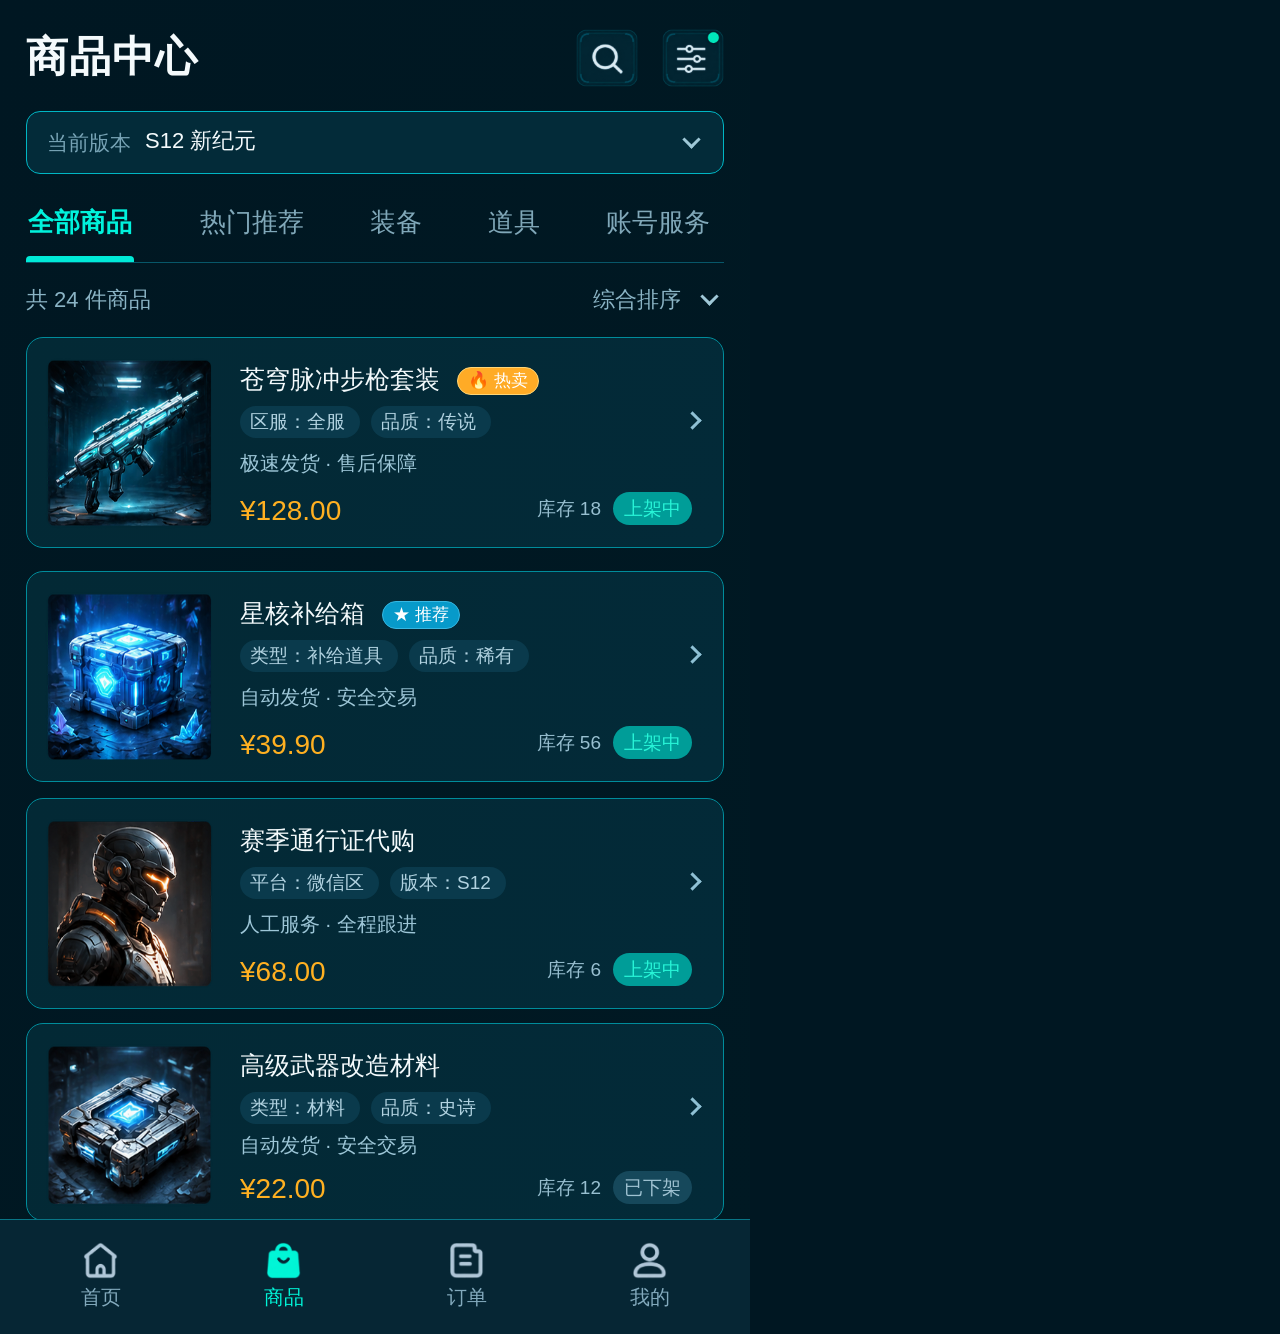
==== pages/page-003/src/index.html @ 89596b15 "第一次提交" ====
<!doctype html><html lang="zh-CN"><head><meta charset="UTF-8"><meta name="viewport" content="width=750"><title>商品中心</title><link rel="stylesheet" href="styles.css?v=3"></head><body><main id="app"><header><h1>商品中心</h1><button id="search" aria-label="搜索商品"><img src="../assets/approved/asset-001.png" alt=""></button><button id="filter" aria-label="筛选商品"><img src="../assets/approved/asset-002.png" alt=""></button></header><button id="version" class="version"><span>当前版本</span><strong>S12 新纪元</strong><i class="down"></i></button><nav class="tabs" aria-label="商品分类"><button class="active" data-category="全部商品">全部商品</button><button class="" data-category="热门推荐">热门推荐</button><button class="" data-category="装备">装备</button><button class="" data-category="道具">道具</button><button class="" data-category="账号服务">账号服务</button></nav><section class="results"><span id="count">共 24 件商品</span><button id="sort">综合排序<i class="down"></i></button></section><section id="products" aria-label="商品列表"></section><nav class="bottom" aria-label="底部导航"><button data-page="首页" class=""><span class="nav-icon"><img src="../assets/approved/asset-007.png" alt=""></span><span>首页</span></button><button data-page="商品" class="active"><span class="nav-icon"><img src="../assets/approved/asset-008.png" alt=""></span><span>商品</span></button><button data-page="订单" class=""><span class="nav-icon"><img src="../assets/approved/asset-009.png" alt=""></span><span>订单</span></button><button data-page="我的" class=""><span class="nav-icon"><img src="../assets/approved/asset-010.png" alt=""></span><span>我的</span></button></nav><dialog id="panel"><form method="dialog"><button class="close" aria-label="关闭">×</button></form><div id="panel-content"></div></dialog></main><script src="app.js?v=2"></script></body></html>
---- pages/page-003/src/styles.css ----
*{box-sizing:border-box}html,body{margin:0;width:750px;height:1334px;background:#001722;color:#f4fafc;font-family:"PingFang SC","Microsoft YaHei",sans-serif}button,input,select{font:inherit}button{border:0;color:inherit;cursor:pointer;background:none;padding:0}button:focus-visible,input:focus-visible,select:focus-visible{outline:3px solid #20e5b2;outline-offset:4px}#app{position:relative;width:750px;height:1334px;overflow:hidden;background:linear-gradient(110deg,#001722,#001923)}header{height:111px;display:flex;align-items:flex-start;padding:29px 26px 0;gap:24px}h1{font-size:40px;line-height:56px;margin:0;letter-spacing:1px;font-weight:700;flex:1}header button{width:62px;height:58px}header img{width:100%;height:100%}.version{margin:0 26px;width:698px;height:63px;border:1px solid #00b6c4;border-radius:14px;background:#032b39;display:flex;align-items:center;padding:0 20px;gap:16px;text-align:left;font-size:22px}.version span{color:#77a3b5}.version strong{font-weight:400}.down{display:inline-block;width:13px;height:13px;border-right:3px solid #9fc8d7;border-bottom:3px solid #9fc8d7;transform:rotate(45deg);margin-top:-7px}.version .down{margin-left:auto;margin-right:5px}.tabs{height:89px;margin:0 26px;display:flex;align-items:stretch;justify-content:space-between;border-bottom:1px solid #075769}.tabs button{position:relative;font-size:26px;color:#80a8b9;padding-top:9px;white-space:nowrap}.tabs .active{color:#00f2dc;font-weight:700}.tabs .active:after{content:"";position:absolute;bottom:0;left:0;right:0;height:6px;background:#00ead7;border-radius:4px 4px 0 0}.results{height:74px;margin:0 26px;display:flex;align-items:center;justify-content:space-between;font-size:23px;color:#8ab4c5}.results button{display:flex;align-items:center;gap:22px;padding-right:8px}#products{height:883px;overflow-y:auto;padding:0 26px 28px;scrollbar-width:none}#products::-webkit-scrollbar{display:none}.card{width:698px;height:211px;border:1px solid #008c9b;border-radius:17px;background:linear-gradient(110deg,#032935,#032a38);position:relative;margin-bottom:22px;text-align:left;display:block}.card:nth-child(2){margin-bottom:16px}.card:nth-child(3){margin-bottom:14px}.cover{position:absolute;left:20px;top:21px;width:165px;height:165px;object-fit:fill;border-radius:12px}.name{position:absolute;left:212px;top:22px;font-size:24px;font-weight:500;line-height:34px;white-space:nowrap}.badge{display:inline-flex;align-items:center;vertical-align:3px;margin-left:16px;border-radius:18px;font-size:17px;line-height:27px;padding:0 10px;background:#ffab26;color:white;border:1px solid #ffd575}.badge.blue{background:#079aca;border-color:#36b7e2}.spec{position:absolute;left:212px;top:67px;display:flex;gap:11px;font-size:19px;color:#b1d2e0}.spec span{background:#0a3a4c;padding:3px 10px;border-radius:17px;line-height:26px}.promise{position:absolute;left:212px;top:112px;font-size:20px;color:#9dc6d7}.price{position:absolute;left:212px;bottom:21px;color:#ffb021;font-size:28px;line-height:33px}.inventory{position:absolute;right:31px;bottom:22px;display:flex;align-items:center;gap:12px;font-size:20px;color:#98bfd0}.state{padding:3px 12px;border-radius:18px;background:#009d98;color:#27f4d7;line-height:27px}.off{background:#16485b;color:#a0c3d3}.chevron{position:absolute;right:24px;top:76px;width:13px;height:13px;transform:rotate(-45deg);border-right:3px solid #8ec0d4;border-bottom:3px solid #8ec0d4}.bottom{position:absolute;bottom:0;left:0;width:750px;height:115px;border-top:1px solid #087586;background:#062634;display:grid;grid-template-columns:repeat(4,1fr);padding:20px 9px 22px}.bottom button{display:flex;align-items:center;flex-direction:column;gap:6px;color:#83aabd;font-size:20px;line-height:25px}.bottom .active{color:#00f4d7}.nav-icon{position:relative;width:36px;height:38px;display:block}.nav-icon>img{width:36px;height:38px;object-fit:fill}.nav-icon .line{position:absolute;width:15px;height:4px;left:7px}.line.one{top:12px}.line.two{top:20px}dialog{width:630px;border:1px solid #168a98;border-radius:24px;color:#effaff;background:#102936;padding:32px;font-size:24px}dialog::backdrop{background:#000a}.close{float:right;font-size:34px}dialog h2{font-size:30px;margin:10px 0 28px}dialog label{display:block;margin:20px 0}dialog input,dialog select{width:100%;padding:14px;border:1px solid #6592a4;color:#f4fafc;background:#071d28;border-radius:10px}dialog .action{background:#20e5b2;color:#002b25;padding:12px 24px;border-radius:12px;margin:16px 10px 0 0}.empty{text-align:center;padding:100px 0;font-size:26px}.empty button{display:block;margin:24px auto;color:#20e5b2}
/* Calibration: approved reference geometry and explicit installed CJK sans. */
html,body{font-family:Arial,"Noto Sans SC","Microsoft YaHei",sans-serif}h1{font-size:42px;font-weight:700}.tabs button{font-size:26px}.tabs button:last-child{margin-right:14px}.version{gap:14px}.version span{font-size:21px}.name{left:213px;font-size:24px;letter-spacing:.5px}.spec{left:213px;font-size:19px}.spec span{padding-left:10px;padding-right:13px}.promise{left:213px}.price{left:213px;font-size:28px}.inventory{font-size:19px;gap:12px}.state{padding-left:12px;padding-right:12px}.cover{left:18px;top:19px;width:169px;height:172px}.card:nth-child(1){margin-bottom:23px}.card:nth-child(4){height:198px}.card:nth-child(4) .cover{height:164px}.bottom{padding-top:22px}.nav-icon,.nav-icon>img{width:34px;height:36px}.nav-icon .line{display:none}

/* Final optical alignment against the approved reference. */
.name{font-weight:400;font-size:25px;top:24px;letter-spacing:0}.badge{font-size:17px;line-height:26px;margin-left:17px;vertical-align:2px}.spec{top:68px}.spec span{padding-right:15px}.promise{top:112px;font-size:20px}.inventory{bottom:22px;font-size:19px}.state{padding-left:11px;padding-right:11px}.price{bottom:20px;font-weight:500}.card:nth-child(4) .price{bottom:15px}.card:nth-child(4) .inventory{bottom:16px}.card:nth-child(4) .promise{top:108px}.tabs button:first-child{min-width:108px}.results{font-size:22px}.results button{gap:22px;padding-right:8px}.nav-icon,.nav-icon>img{width:35px;height:37px}.version strong{transform:translateY(-2px)}
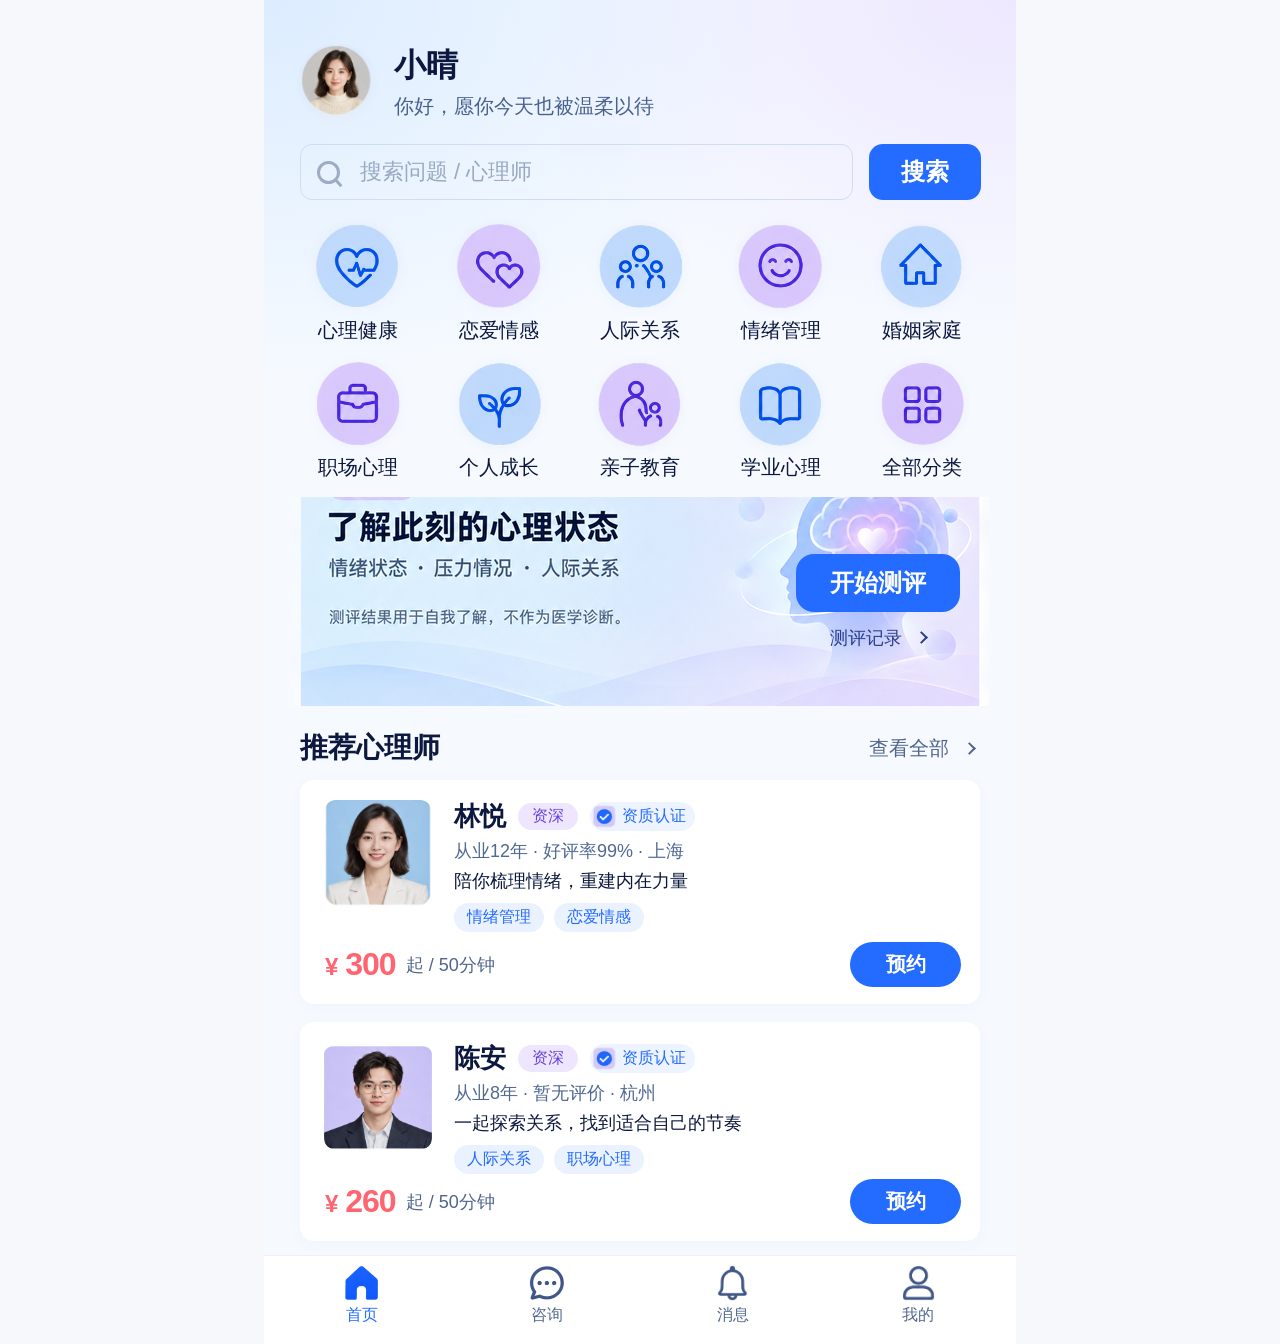
==== commit a8ec6781: "feat: 做了一些小修改" ====
--- a/pages/page-003/src/index.html
+++ b/pages/page-003/src/index.html
@@ -1 +1 @@
-<!doctype html><html lang="zh-CN"><head><meta charset="UTF-8"><meta name="viewport" content="width=750"><title>商品中心</title><link rel="stylesheet" href="styles.css?v=3"></head><body><main id="app"><header><h1>商品中心</h1><button id="search" aria-label="搜索商品"><img src="../assets/approved/asset-001.png" alt=""></button><button id="filter" aria-label="筛选商品"><img src="../assets/approved/asset-002.png" alt=""></button></header><button id="version" class="version"><span>当前版本</span><strong>S12 新纪元</strong><i class="down"></i></button><nav class="tabs" aria-label="商品分类"><button class="active" data-category="全部商品">全部商品</button><button class="" data-category="热门推荐">热门推荐</button><button class="" data-category="装备">装备</button><button class="" data-category="道具">道具</button><button class="" data-category="账号服务">账号服务</button></nav><section class="results"><span id="count">共 24 件商品</span><button id="sort">综合排序<i class="down"></i></button></section><section id="products" aria-label="商品列表"></section><nav class="bottom" aria-label="底部导航"><button data-page="首页" class=""><span class="nav-icon"><img src="../assets/approved/asset-007.png" alt=""></span><span>首页</span></button><button data-page="商品" class="active"><span class="nav-icon"><img src="../assets/approved/asset-008.png" alt=""></span><span>商品</span></button><button data-page="订单" class=""><span class="nav-icon"><img src="../assets/approved/asset-009.png" alt=""></span><span>订单</span></button><button data-page="我的" class=""><span class="nav-icon"><img src="../assets/approved/asset-010.png" alt=""></span><span>我的</span></button></nav><dialog id="panel"><form method="dialog"><button class="close" aria-label="关闭">×</button></form><div id="panel-content"></div></dialog></main><script src="app.js?v=2"></script></body></html>+<!doctype html><html lang="zh-CN"><head><meta charset="UTF-8"><meta name="viewport" content="width=752"><title>心理咨询 · 首页</title><link rel="stylesheet" href="styles.css"></head><body><main class="canvas"><header><img class="avatar" src="../assets/approved/asset-002.png" alt="小晴"><div><h1>小晴</h1><p>你好，愿你今天也被温柔以待</p></div></header><form class="search" id="search"><label><span class="magnifier" aria-hidden="true"></span><input name="query" aria-label="搜索问题 / 心理师" placeholder="搜索问题 / 心理师"></label><button class="primary">搜索</button></form><nav class="categories" aria-label="咨询分类"><button data-category="心理健康"><img class="" src="../assets/approved/asset-003.png" alt=""><span>心理健康</span></button><button data-category="恋爱情感"><img class="" src="../assets/approved/asset-004.png" alt=""><span>恋爱情感</span></button><button data-category="人际关系"><img class="" src="../assets/approved/asset-005.png" alt=""><span>人际关系</span></button><button data-category="情绪管理"><img class="" src="../assets/approved/asset-006.png" alt=""><span>情绪管理</span></button><button data-category="婚姻家庭"><img class="" src="../assets/approved/asset-007.png" alt=""><span>婚姻家庭</span></button><button data-category="职场心理"><img class="" src="../assets/approved/asset-008.png" alt=""><span>职场心理</span></button><button data-category="个人成长"><img class="" src="../assets/approved/asset-009.png" alt=""><span>个人成长</span></button><button data-category="亲子教育"><img class="" src="../assets/approved/asset-010.png" alt=""><span>亲子教育</span></button><button data-category="学业心理"><img class="" src="../assets/approved/asset-011.png" alt=""><span>学业心理</span></button><button data-category="全部分类"><img class="" src="../assets/approved/asset-012.png" alt=""><span>全部分类</span></button></nav><section class="assessment" aria-label="AI 测评"><img class="assessment-art" src="../assets/approved/asset-001.png" alt="了解此刻的心理状态。情绪状态 · 压力情况 · 人际关系。测评结果用于自我了解，不作为医学诊断。"><div class="assessment-actions"><button class="primary" id="start">开始测评</button><button id="records">测评记录 <span class="chevron"></span></button></div></section><section class="recommendations"><div class="section-heading"><h2>推荐心理师</h2><button id="all">查看全部 <span class="chevron"></span></button></div><div class="doctor-list"><article class="doctor" data-doctor="0"><button class="identity" data-detail="0" aria-label="查看林悦详情"><img class="portrait" src="../assets/approved/asset-013.png" alt="林悦心理师"><div><div class="name"><strong>林悦</strong><span class="senior">资深</span><span class="verified"><img class="" src="../assets/approved/asset-014.png" alt="">资质认证</span></div><p class="meta">从业12年 · 好评率99% · 上海</p><p class="intro">陪你梳理情绪，重建内在力量</p><div class="tags"><span>情绪管理</span><span>恋爱情感</span></div></div></button><div class="booking"><span class="price"><small>¥</small> 300</span><span class="duration">起 / 50分钟</span><button class="primary reserve" data-book="0">预约</button></div></article><article class="doctor" data-doctor="1"><button class="identity" data-detail="1" aria-label="查看陈安详情"><img class="portrait" src="../assets/approved/asset-015.png" alt="陈安心理师"><div><div class="name"><strong>陈安</strong><span class="senior">资深</span><span class="verified"><img class="" src="../assets/approved/asset-014.png" alt="">资质认证</span></div><p class="meta">从业8年 · 暂无评价 · 杭州</p><p class="intro">一起探索关系，找到适合自己的节奏</p><div class="tags"><span>人际关系</span><span>职场心理</span></div></div></button><div class="booking"><span class="price"><small>¥</small> 260</span><span class="duration">起 / 50分钟</span><button class="primary reserve" data-book="1">预约</button></div></article></div></section><nav class="bottom-nav" aria-label="主导航"><button data-nav="首页" aria-current="page"><img class="" src="../assets/approved/asset-016.png" alt=""><span>首页</span></button><button data-nav="咨询" ><img class="" src="../assets/approved/asset-017.png" alt=""><span>咨询</span></button><button data-nav="消息" ><img class="" src="../assets/approved/asset-018.png" alt=""><span>消息</span></button><button data-nav="我的" ><img class="" src="../assets/approved/asset-019.png" alt=""><span>我的</span></button></nav></main><dialog id="panel"><div class="dialog-heading"><h2 id="panel-title"></h2><button id="close" aria-label="关闭">×</button></div><div id="panel-body"></div></dialog><script src="app.js"></script></body></html>
--- a/pages/page-003/src/styles.css
+++ b/pages/page-003/src/styles.css
@@ -1,6 +1,2 @@
-*{box-sizing:border-box}html,body{margin:0;width:750px;height:1334px;background:#001722;color:#f4fafc;font-family:"PingFang SC","Microsoft YaHei",sans-serif}button,input,select{font:inherit}button{border:0;color:inherit;cursor:pointer;background:none;padding:0}button:focus-visible,input:focus-visible,select:focus-visible{outline:3px solid #20e5b2;outline-offset:4px}#app{position:relative;width:750px;height:1334px;overflow:hidden;background:linear-gradient(110deg,#001722,#001923)}header{height:111px;display:flex;align-items:flex-start;padding:29px 26px 0;gap:24px}h1{font-size:40px;line-height:56px;margin:0;letter-spacing:1px;font-weight:700;flex:1}header button{width:62px;height:58px}header img{width:100%;height:100%}.version{margin:0 26px;width:698px;height:63px;border:1px solid #00b6c4;border-radius:14px;background:#032b39;display:flex;align-items:center;padding:0 20px;gap:16px;text-align:left;font-size:22px}.version span{color:#77a3b5}.version strong{font-weight:400}.down{display:inline-block;width:13px;height:13px;border-right:3px solid #9fc8d7;border-bottom:3px solid #9fc8d7;transform:rotate(45deg);margin-top:-7px}.version .down{margin-left:auto;margin-right:5px}.tabs{height:89px;margin:0 26px;display:flex;align-items:stretch;justify-content:space-between;border-bottom:1px solid #075769}.tabs button{position:relative;font-size:26px;color:#80a8b9;padding-top:9px;white-space:nowrap}.tabs .active{color:#00f2dc;font-weight:700}.tabs .active:after{content:"";position:absolute;bottom:0;left:0;right:0;height:6px;background:#00ead7;border-radius:4px 4px 0 0}.results{height:74px;margin:0 26px;display:flex;align-items:center;justify-content:space-between;font-size:23px;color:#8ab4c5}.results button{display:flex;align-items:center;gap:22px;padding-right:8px}#products{height:883px;overflow-y:auto;padding:0 26px 28px;scrollbar-width:none}#products::-webkit-scrollbar{display:none}.card{width:698px;height:211px;border:1px solid #008c9b;border-radius:17px;background:linear-gradient(110deg,#032935,#032a38);position:relative;margin-bottom:22px;text-align:left;display:block}.card:nth-child(2){margin-bottom:16px}.card:nth-child(3){margin-bottom:14px}.cover{position:absolute;left:20px;top:21px;width:165px;height:165px;object-fit:fill;border-radius:12px}.name{position:absolute;left:212px;top:22px;font-size:24px;font-weight:500;line-height:34px;white-space:nowrap}.badge{display:inline-flex;align-items:center;vertical-align:3px;margin-left:16px;border-radius:18px;font-size:17px;line-height:27px;padding:0 10px;background:#ffab26;color:white;border:1px solid #ffd575}.badge.blue{background:#079aca;border-color:#36b7e2}.spec{position:absolute;left:212px;top:67px;display:flex;gap:11px;font-size:19px;color:#b1d2e0}.spec span{background:#0a3a4c;padding:3px 10px;border-radius:17px;line-height:26px}.promise{position:absolute;left:212px;top:112px;font-size:20px;color:#9dc6d7}.price{position:absolute;left:212px;bottom:21px;color:#ffb021;font-size:28px;line-height:33px}.inventory{position:absolute;right:31px;bottom:22px;display:flex;align-items:center;gap:12px;font-size:20px;color:#98bfd0}.state{padding:3px 12px;border-radius:18px;background:#009d98;color:#27f4d7;line-height:27px}.off{background:#16485b;color:#a0c3d3}.chevron{position:absolute;right:24px;top:76px;width:13px;height:13px;transform:rotate(-45deg);border-right:3px solid #8ec0d4;border-bottom:3px solid #8ec0d4}.bottom{position:absolute;bottom:0;left:0;width:750px;height:115px;border-top:1px solid #087586;background:#062634;display:grid;grid-template-columns:repeat(4,1fr);padding:20px 9px 22px}.bottom button{display:flex;align-items:center;flex-direction:column;gap:6px;color:#83aabd;font-size:20px;line-height:25px}.bottom .active{color:#00f4d7}.nav-icon{position:relative;width:36px;height:38px;display:block}.nav-icon>img{width:36px;height:38px;object-fit:fill}.nav-icon .line{position:absolute;width:15px;height:4px;left:7px}.line.one{top:12px}.line.two{top:20px}dialog{width:630px;border:1px solid #168a98;border-radius:24px;color:#effaff;background:#102936;padding:32px;font-size:24px}dialog::backdrop{background:#000a}.close{float:right;font-size:34px}dialog h2{font-size:30px;margin:10px 0 28px}dialog label{display:block;margin:20px 0}dialog input,dialog select{width:100%;padding:14px;border:1px solid #6592a4;color:#f4fafc;background:#071d28;border-radius:10px}dialog .action{background:#20e5b2;color:#002b25;padding:12px 24px;border-radius:12px;margin:16px 10px 0 0}.empty{text-align:center;padding:100px 0;font-size:26px}.empty button{display:block;margin:24px auto;color:#20e5b2}
-/* Calibration: approved reference geometry and explicit installed CJK sans. */
-html,body{font-family:Arial,"Noto Sans SC","Microsoft YaHei",sans-serif}h1{font-size:42px;font-weight:700}.tabs button{font-size:26px}.tabs button:last-child{margin-right:14px}.version{gap:14px}.version span{font-size:21px}.name{left:213px;font-size:24px;letter-spacing:.5px}.spec{left:213px;font-size:19px}.spec span{padding-left:10px;padding-right:13px}.promise{left:213px}.price{left:213px;font-size:28px}.inventory{font-size:19px;gap:12px}.state{padding-left:12px;padding-right:12px}.cover{left:18px;top:19px;width:169px;height:172px}.card:nth-child(1){margin-bottom:23px}.card:nth-child(4){height:198px}.card:nth-child(4) .cover{height:164px}.bottom{padding-top:22px}.nav-icon,.nav-icon>img{width:34px;height:36px}.nav-icon .line{display:none}
-
-/* Final optical alignment against the approved reference. */
-.name{font-weight:400;font-size:25px;top:24px;letter-spacing:0}.badge{font-size:17px;line-height:26px;margin-left:17px;vertical-align:2px}.spec{top:68px}.spec span{padding-right:15px}.promise{top:112px;font-size:20px}.inventory{bottom:22px;font-size:19px}.state{padding-left:11px;padding-right:11px}.price{bottom:20px;font-weight:500}.card:nth-child(4) .price{bottom:15px}.card:nth-child(4) .inventory{bottom:16px}.card:nth-child(4) .promise{top:108px}.tabs button:first-child{min-width:108px}.results{font-size:22px}.results button{gap:22px;padding-right:8px}.nav-icon,.nav-icon>img{width:35px;height:37px}.version strong{transform:translateY(-2px)}
+*{box-sizing:border-box}body{margin:0;background:#f6f8fc;color:#0c183e;font-family:"Microsoft YaHei","PingFang SC",Arial,sans-serif}button,input{font:inherit}button{cursor:pointer;border:0;background:none;color:inherit}button:focus-visible,input:focus-visible{outline:4px solid #8cb3ff;outline-offset:4px}button:active{filter:brightness(.94)}.canvas{width:752px;height:1344px;position:relative;margin:0 auto;overflow:hidden;background:radial-gradient(ellipse 610px 430px at 0 0,#dcecff 0,transparent 90%),radial-gradient(ellipse 630px 410px at 100% 0,#eee8ff 0,transparent 85%),#f6faff}header{position:absolute;top:44px;left:37px;display:flex;align-items:center;gap:20px}.avatar{width:73px;height:73px;object-fit:cover;border-radius:50%}h1{font-size:32px;margin:0 0 2px;font-weight:700}header p{font-size:20px;color:#49618e;margin:0;line-height:32px}.search{position:absolute;left:36px;right:35px;top:144px;height:56px;display:flex;gap:16px}.search label{display:flex;align-items:center;flex:1;border:1px solid #d0ddf0;border-radius:12px;padding:0 16px;gap:18px}.search input{border:0;background:transparent;outline:0;width:100%;font-size:22px;color:#172033}.search input::placeholder{color:#9aa9c2}.magnifier{display:block;flex-shrink:0;width:23px;height:23px;border:3px solid #9eacc3;border-radius:50%;position:relative}.magnifier:after{content:"";position:absolute;width:10px;height:3px;background:#9eacc3;transform:rotate(48deg);right:-6px;bottom:-3px}.primary{background:#246bff;color:white;border-radius:14px;font-weight:600}.search>.primary{width:112px;font-size:24px}.categories{position:absolute;left:36px;right:36px;top:226px;display:grid;grid-template-columns:repeat(5,1fr);row-gap:19px;column-gap:25px}.categories button{padding:0;display:flex;flex-direction:column;align-items:center;gap:7px;height:118px;white-space:nowrap;font-size:20px}.categories img{width:84px;height:84px;object-fit:contain}.assessment{position:absolute;left:27px;top:497px;width:698px;height:209px}.assessment-art{width:100%;height:100%;display:block;object-fit:contain}.assessment-actions{position:absolute;right:29px;top:57px;display:flex;flex-direction:column;align-items:center;gap:4px}.assessment-actions>.primary{width:164px;height:58px;border-radius:18px;font-size:24px}.assessment-actions>#records{font-size:18px;min-height:44px;color:#293e8d}.chevron{display:inline-block;width:9px;height:9px;border-top:2px solid currentColor;border-right:2px solid currentColor;transform:rotate(45deg);margin-left:10px;vertical-align:2px}.recommendations{position:absolute;top:726px;left:36px;right:36px}.section-heading{display:flex;justify-content:space-between;align-items:center;height:44px;margin-bottom:10px}h2{margin:0;font-size:28px;font-weight:700}.section-heading button{font-size:20px;color:#50658d;min-height:44px}.doctor-list{display:grid;gap:18px}.doctor{height:224px;border-radius:14px;background:#fff;box-shadow:0 3px 14px #436fad0a;padding:20px 20px 16px 24px;position:relative}.doctor:nth-child(2){height:219px}.identity{display:flex;text-align:left;padding:0;gap:22px;width:100%}.portrait{width:108px;height:108px;border-radius:12px;object-fit:cover}.name{display:flex;align-items:center;gap:12px;height:33px}.name strong{font-size:26px}.senior{font-size:16px;color:#6742df;background:#eee6ff;border-radius:20px;padding:3px 14px}.verified{display:flex;align-items:center;gap:5px;font-size:16px;color:#246bff;border-radius:20px;background:#edf3ff;padding:2px 9px 2px 2px}.verified img{width:25px;height:25px}.meta{font-size:18px;color:#506993;margin:6px 0 6px;white-space:pre}.intro{font-size:18px;margin:0 0 10px;line-height:24px}.tags{display:flex;gap:10px}.tags span{font-size:16px;color:#246bff;background:#eaf2ff;border-radius:18px;padding:4px 13px}.booking{display:flex;align-items:center;gap:10px;position:absolute;bottom:16px;left:25px;right:19px;height:47px}.price{font:600 32px Arial,sans-serif;color:#ff6570;letter-spacing:-1px}.price small{font-size:24px}.duration{font-size:18px;color:#50658d}.reserve{margin-left:auto;border-radius:28px;width:111px;height:45px;font-size:20px}.bottom-nav{position:absolute;bottom:0;left:0;right:0;height:89px;background:#fff;display:grid;grid-template-columns:repeat(4,1fr);padding:8px 5px 12px;border-top:1px solid #edf1f7}.bottom-nav button{display:flex;flex-direction:column;align-items:center;gap:4px;font-size:16px;color:#52688e}.bottom-nav img{width:36px;height:36px;object-fit:contain}.bottom-nav [aria-current]{color:#246bff}dialog{width:660px;max-width:calc(100vw - 40px);max-height:88vh;border:0;border-radius:24px;padding:28px;color:#172033;box-shadow:0 16px 80px #17203333}dialog::backdrop{background:#17203377}.dialog-heading{display:flex;align-items:center;justify-content:space-between;margin-bottom:20px}.dialog-heading button{font-size:32px;width:48px;height:48px}.dialog-heading h2{font-size:26px}#panel-body{font-size:20px;line-height:1.7}#panel-body button{min-height:48px;padding:8px 20px;border-radius:12px}#panel-body .choice{display:block;width:100%;margin:12px 0;background:#edf4ff;color:#246bfd;text-align:left}#panel-body p{margin:12px 0}#panel-body .notice{font-size:17px;color:#59657a}#panel-body label{display:block;margin:14px 0}#panel-body input,#panel-body select{width:100%;padding:10px;border:1px solid #c8d0dc;border-radius:8px;font:inherit}#panel-body .doctor{margin:15px 0;height:225px}#panel-body .identity{min-height:0;padding:0}#panel-body .reserve{padding:0}.empty{padding:25px;background:#f1f5fb;border-radius:12px}
+.categories img{width:100px;height:100px;margin-top:-8px;margin-bottom:-8px}.avatar{object-fit:cover;transform:scale(1.12)}
